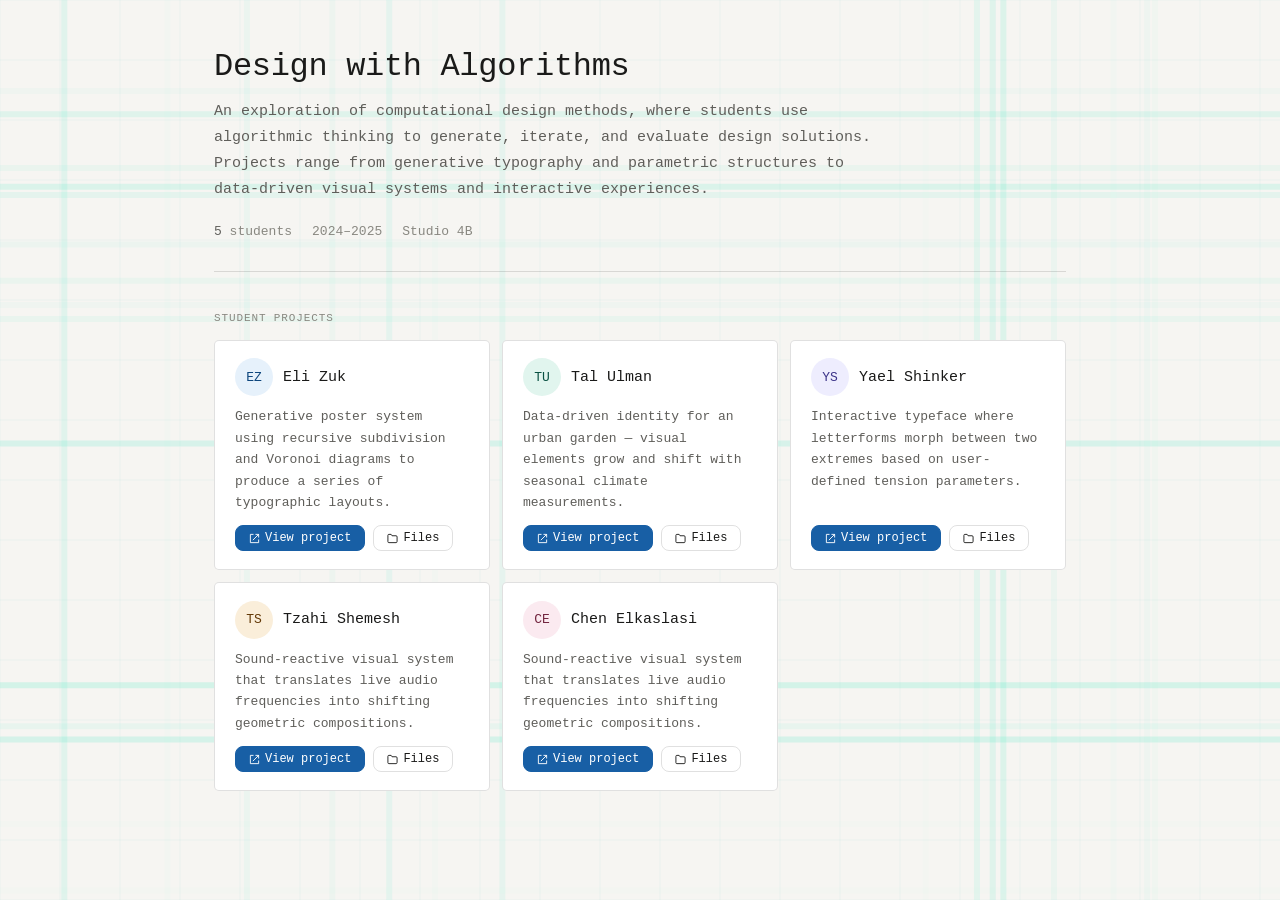
==== index.html @ e0476fd2 "first commit" ====
<!DOCTYPE html>
<html lang="en">
<head>
  <meta charset="UTF-8" />
  <meta name="viewport" content="width=device-width, initial-scale=1.0" />
  <title>Design with Algorithms — Student Projects</title>
  <style>
    *, *::before, *::after { box-sizing: border-box; margin: 0; padding: 0; }

    :root {
      --bg: #ffffff;
      --bg-secondary: #f6f5f2;
      --text-primary: #1a1a19;
      --text-secondary: #5f5e5a;
      --text-tertiary: #888780;
      --border: rgba(0,0,0,0.12);
      --border-hover: rgba(0,0,0,0.25);
      --radius-md: 8px;
      --radius-lg: 5px;
    }

    @media (prefers-color-scheme: dark) {
      :root {
        --bg: rgb(0,70,120,0.84);
        --bg-secondary: rgb(210,30,30,0.9);
        --text-primary: rgb(250,10,200);
        --text-secondary: rgb(0,250,0);
        --text-tertiary: rgb(250,250,0);
        --border: rgba(255,255,255,0.12);
        --border-hover: rgba(255,255,255,0.28);
      }
    }

    body {
      font-family: "SF Mono", "Fira Code", "Fira Mono", "Roboto Mono", Menlo, Consolas, "Courier New", monospace;
      background: var(--bg-secondary);
      color: var(--text-primary);
      min-height: 100vh;
    }

    #grid-canvas {
      position: fixed;
      top: 0; left: 0;
      width: 100%; height: 100%;
      pointer-events: none;
      z-index: 0;
    }

    .page {
      position: relative;
      z-index: 1;
      max-width: 900px;
      margin: 0 auto;
      padding: 3rem 1.5rem 4rem;
    }

    .hero {
      border-bottom: 0.5px solid var(--border);
      padding-bottom: 2rem;
      margin-bottom: 2.5rem;
    }

    .tag {
      display: inline-block;
      background: #e6f1fb;
      color: #0c447c;
      font-size: 12px;
      font-weight: 500;
      padding: 3px 12px;
      border-radius: 10px;
      margin-bottom: 1rem;
      letter-spacing: 0.02em;
    }

    @media (prefers-color-scheme: dark) {
      .tag { background: #0c447c; color: #b5d4f4; }
    }

    .hero h1 {
      font-size: 32px;
      font-weight: 500;
      margin-bottom: 0.85rem;
      letter-spacing: -0.01em;
    }

    .hero p {
      font-size: 15px;
      color: var(--text-secondary);
      line-height: 1.75;
      max-width: 660px;
    }

    .meta {
      display: flex;
      flex-wrap: wrap;
      gap: 1.25rem;
      margin-top: 1.25rem;
    }

    .meta span { font-size: 13px; color: var(--text-tertiary); }
    .meta strong { color: var(--text-secondary); font-weight: 500; }

    .section-label {
      font-size: 11px;
      font-weight: 500;
      color: var(--text-tertiary);
      text-transform: uppercase;
      letter-spacing: 0.08em;
      margin-bottom: 1rem;
    }

    .grid {
      display: grid;
      grid-template-columns: repeat(auto-fill, minmax(250px, 1fr));
      gap: 12px;
    }

    .card {
      background: var(--bg);
      border: 0.5px solid var(--border);
      border-radius: var(--radius-lg);
      padding: 1.1rem 1.25rem;
      display: flex;
      flex-direction: column;
      gap: 10px;
      transition: border-color 0.15s;
    }

    .card:hover { border-color: var(--border-hover); }

    .card-header { display: flex; align-items: center; gap: 10px; }

    .avatar {
      width: 38px; height: 38px;
      border-radius: 50%;
      display: flex; align-items: center; justify-content: center;
      font-size: 13px; font-weight: 500; flex-shrink: 0;
    }

    .card-name { font-size: 15px; font-weight: 500; }
    .card-desc { font-size: 13px; color: var(--text-secondary); line-height: 1.65; flex: 1; }
    .card-links { display: flex; gap: 8px; flex-wrap: wrap; margin-top: 2px; }

    .btn {
      font-size: 12px; font-weight: 500;
      padding: 5px 13px;
      border-radius: var(--radius-md);
      border: 0.5px solid var(--border);
      background: transparent;
      color: var(--text-primary);
      cursor: pointer; text-decoration: none;
      display: inline-flex; align-items: center; gap: 5px;
      transition: background 0.12s, border-color 0.12s;
    }

    .btn:hover { background: var(--bg-secondary); border-color: var(--border-hover); }

    .btn-primary { background: #185fa5; color: #ffffff; border-color: #185fa5; }
    .btn-primary:hover { background: #0c447c; border-color: #0c447c; }

    .btn svg, .btn-primary svg {
      width: 11px; height: 11px;
      stroke: currentColor; fill: none;
      stroke-width: 2; stroke-linecap: round; stroke-linejoin: round;
      flex-shrink: 0;
    }

    @media (max-width: 540px) {
      .hero h1 { font-size: 26px; }
      .grid { grid-template-columns: 1fr; }
    }
  </style>
</head>
<body>

<canvas id="grid-canvas"></canvas>

<div class="page">

  <div class="hero">
    <!-- <span class="tag" id="tag">Course projects</span> -->
    <h1 id="course-title"></h1>
    <p id="course-desc"></p>
    <div class="meta">
      <span><strong id="student-count"></strong> students</span>
      <span id="course-year"></span>
      <span id="course-instructor"></span>
    </div>
  </div>

  <p class="section-label">Student projects</p>
  <div class="grid" id="projects-grid"></div>

</div>

<script>
/* ─── EDIT THIS DATA TO UPDATE THE PAGE ─────────────────────────────────── */

const courseData = {
  course: {
    title: "Design with Algorithms",
    description: "An exploration of computational design methods, where students use algorithmic thinking to generate, iterate, and evaluate design solutions. Projects range from generative typography and parametric structures to data-driven visual systems and interactive experiences.",
    year: "2024–2025",
    instructor: "Studio 4B"
  },
  students: [
    {
      name: "Eli Zuk",
      html: "eliZuk.html",
      folder: "eliZuk/",
      description: "Generative poster system using recursive subdivision and Voronoi diagrams to produce a series of typographic layouts."
    },
    {
      name: "Tal Ulman",
      html: "TalUlman.html",
      folder: "tal_mizrahi/",
      description: "Data-driven identity for an urban garden — visual elements grow and shift with seasonal climate measurements."
    },
    {
      name: "Yael Shinker",
      html: "yaelShinker/index_final.html",
      folder: "shir_bendavid/",
      description: "Interactive typeface where letterforms morph between two extremes based on user-defined tension parameters."
    },
    {
      name: "Tzahi Shemesh",
      html: "tzahiShemesh/index.html",
      folder: "tzahiShemesh/",
      description: "Sound-reactive visual system that translates live audio frequencies into shifting geometric compositions."
    },
    {
      name: "Chen Elkaslasi",
      html: "chenElkaslasi.html",
      folder: "chenElkaslasi/",
      description: "Sound-reactive visual system that translates live audio frequencies into shifting geometric compositions."
    }
  ]
};

/* ─── END OF EDITABLE DATA ───────────────────────────────────────────────── */

const avatarStyles = [
  { bg: "#e6f1fb", color: "#0c447c" },
  { bg: "#e1f5ee", color: "#085041" },
  { bg: "#eeedfe", color: "#3c3489" },
  { bg: "#faeeda", color: "#633806" },
  { bg: "#fbeaf0", color: "#72243e" },
  { bg: "#faece7", color: "#712b13" },
];

const iconExternal = `<svg viewBox="0 0 24 24"><polyline points="15 3 21 3 21 9"/><path d="M21 3L9 15"/><path d="M9 3H3v18h18v-6"/></svg>`;
const iconFolder   = `<svg viewBox="0 0 24 24"><path d="M22 19a2 2 0 0 1-2 2H4a2 2 0 0 1-2-2V5a2 2 0 0 1 2-2h5l2 3h9a2 2 0 0 1 2 2z"/></svg>`;

function initials(name) {
  return name.split(" ").map(w => w[0]).join("").toUpperCase().slice(0, 2);
}

function render() {
  const c = courseData.course;
  document.title = c.title + " — Projects";
  document.getElementById("course-title").textContent = c.title;
  document.getElementById("course-desc").textContent = c.description;
  document.getElementById("student-count").textContent = courseData.students.length;
  document.getElementById("course-year").textContent = c.year;
  document.getElementById("course-instructor").textContent = c.instructor;

  const grid = document.getElementById("projects-grid");
  courseData.students.forEach((s, i) => {
    const av = avatarStyles[i % avatarStyles.length];
    const card = document.createElement("div");
    card.className = "card";
    card.innerHTML = `
      <div class="card-header">
        <div class="avatar" style="background:${av.bg};color:${av.color}">${initials(s.name)}</div>
        <span class="card-name">${s.name}</span>
      </div>
      <p class="card-desc">${s.description}</p>
      <div class="card-links">
        <a class="btn btn-primary" href="${s.html}" target="_blank">${iconExternal} View project</a>
        <a class="btn" href="${s.folder}" target="_blank">${iconFolder} Files</a>
      </div>
    `;
    grid.appendChild(card);
  });
}

render();

/* ─── CANVAS GRID ANIMATION ──────────────────────────────────────────────── */
(function () {
  const canvas = document.getElementById("grid-canvas");
  const ctx    = canvas.getContext("2d");

  const SPACING    = 60;   // static grid cell size px
  const LINE_COUNT = 30;   // number of moving lines
  const STATIC_A   = 0.57; // static grid opacity

  let W, H;

  function resize() {
    W = canvas.width  = window.innerWidth;
    H = canvas.height = window.innerHeight;
  }
  window.addEventListener("resize", resize);
  resize();

  function makeLine() {
    const horiz = Math.random() < 0.5;
    return {
      horiz,
      pos:          horiz ? Math.random() * H : Math.random() * W,
      speed:        (Math.random() * 0.5 + 0.15) * (Math.random() < 0.5 ? 1 : -1),
      baseAlpha:    Math.random() * 0.15 + 0.05,
      phase:        Math.random() * Math.PI * 2,
      flickerRate:  Math.random() * 0.03 + 0.006,
    };
  }

  const lines = Array.from({ length: LINE_COUNT }, makeLine);

  function drawStaticGrid() {
    ctx.strokeStyle = `rgba(50, 200, 180, ${STATIC_A})`;
    ctx.lineWidth = 0.1;
    for (let x = 0; x <= W; x += SPACING) {
      ctx.beginPath(); ctx.moveTo(x, 0); ctx.lineTo(x, H); ctx.stroke();
    }
    for (let y = 0; y <= H; y += SPACING) {
      ctx.beginPath(); ctx.moveTo(0, y); ctx.lineTo(W, y); ctx.stroke();
    }
  }

  function animate() {
    ctx.clearRect(0, 0, W, H);
    drawStaticGrid();

    lines.forEach(ln => {
      ln.pos   += ln.speed;
      ln.phase += ln.flickerRate;

      // wrap
      const limit = ln.horiz ? H : W;
      if (ln.pos < -1) ln.pos = limit + 1;
      if (ln.pos > limit + 1) ln.pos = -1;

      // flickering alpha: sine wave keeps it always visible but varying
      const flicker = 0.55 + 0.45 * Math.sin(ln.phase);
      const a = ln.baseAlpha * flicker;

      ctx.strokeStyle = `rgba(60, 230, 190, ${a})`;
      ctx.lineWidth   = 6;
      ctx.beginPath();
      if (ln.horiz) {
        ctx.moveTo(0, ln.pos); ctx.lineTo(W, ln.pos);
      } else {
        ctx.moveTo(ln.pos, 0); ctx.lineTo(ln.pos, H);
      }
      ctx.stroke();
    });

    requestAnimationFrame(animate);
  }

  animate();
})();
</script>
</body>
</html>
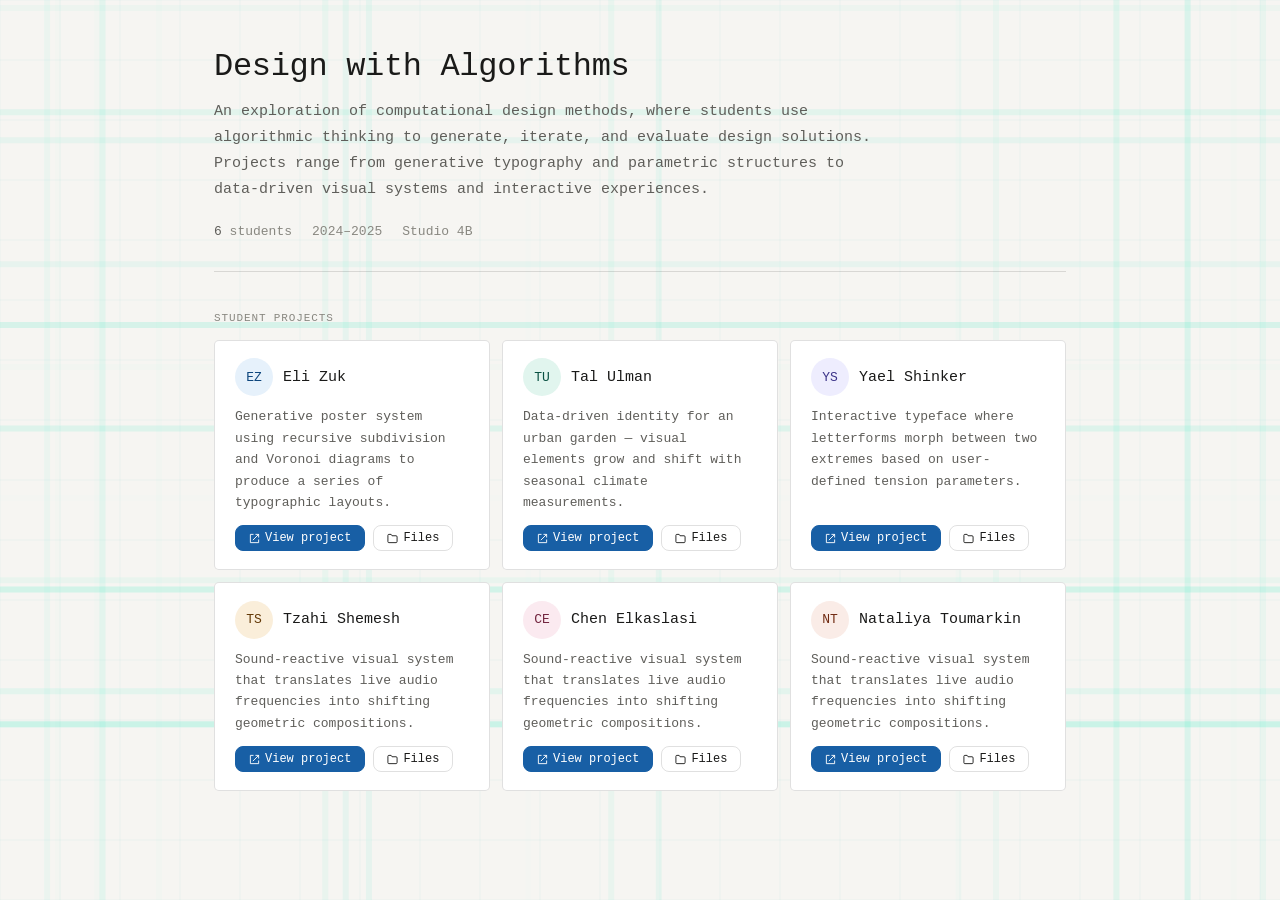
==== commit e2a34d74: "aa" ====
--- a/index.html
+++ b/index.html
@@ -231,6 +231,12 @@
     {
       name: "Chen Elkaslasi",
       html: "chenElkaslasi.html",
+      folder: "chenElkaslasi/",
+      description: "Sound-reactive visual system that translates live audio frequencies into shifting geometric compositions."
+    },
+        {
+      name: "Nataliya Toumarkin",
+      html: "https://soundgame.toumarkin.com/",
       folder: "chenElkaslasi/",
       description: "Sound-reactive visual system that translates live audio frequencies into shifting geometric compositions."
     }
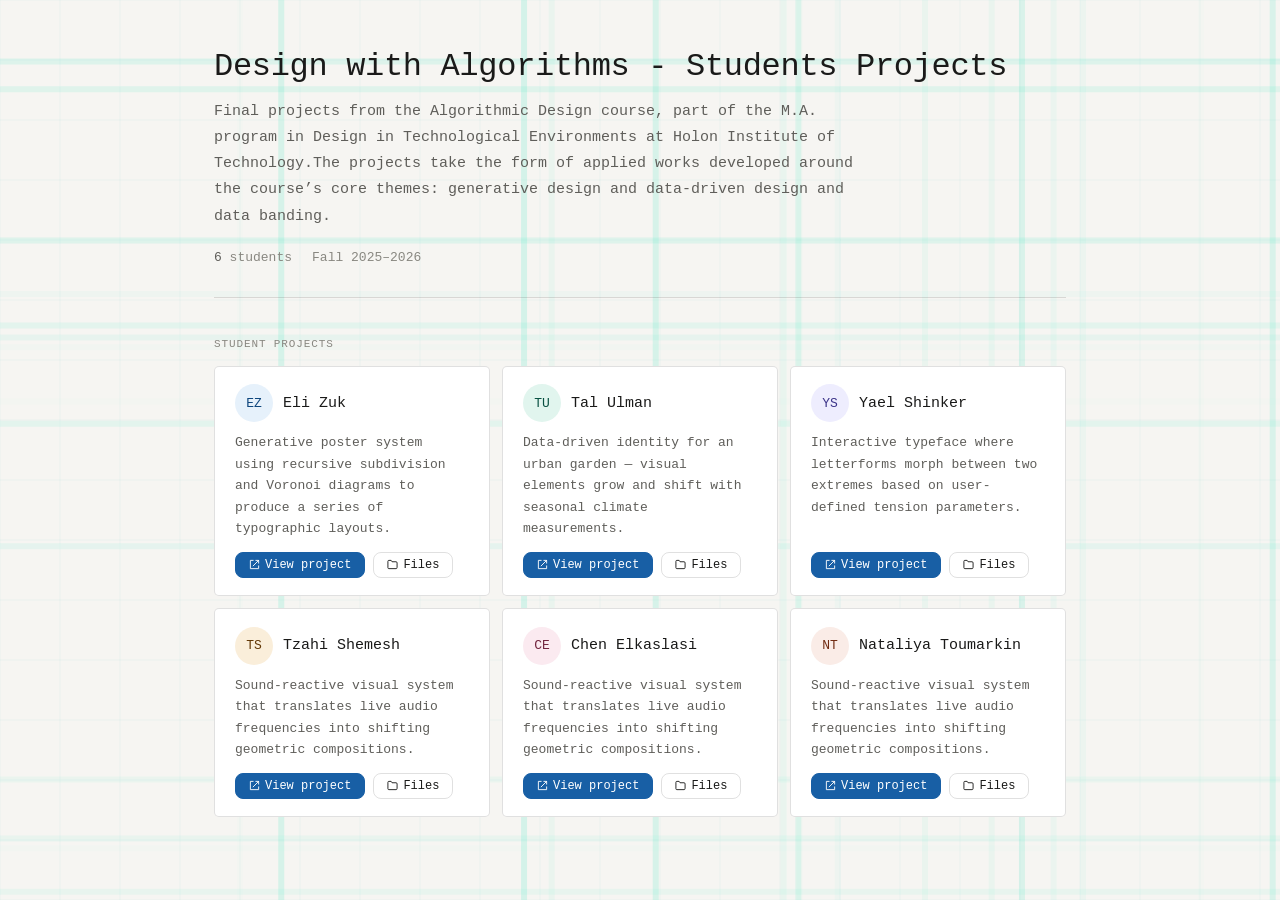
==== commit bee7a8ea: "ff" ====
--- a/index.html
+++ b/index.html
@@ -184,7 +184,7 @@
     <div class="meta">
       <span><strong id="student-count"></strong> students</span>
       <span id="course-year"></span>
-      <span id="course-instructor"></span>
+      <!-- <span id="course-instructor"></span> -->
     </div>
   </div>
 
@@ -198,10 +198,9 @@
 
 const courseData = {
   course: {
-    title: "Design with Algorithms",
-    description: "An exploration of computational design methods, where students use algorithmic thinking to generate, iterate, and evaluate design solutions. Projects range from generative typography and parametric structures to data-driven visual systems and interactive experiences.",
-    year: "2024–2025",
-    instructor: "Studio 4B"
+    title: "Design with Algorithms - Students Projects",
+    description: "Final projects from the Algorithmic Design course, part of the M.A. program in Design in Technological Environments at Holon Institute of Technology.The projects take the form of applied works developed around the course’s core themes: generative design and data-driven design and data banding.",
+    year: "Fall 2025–2026",
   },
   students: [
     {
@@ -268,7 +267,7 @@
   document.getElementById("course-desc").textContent = c.description;
   document.getElementById("student-count").textContent = courseData.students.length;
   document.getElementById("course-year").textContent = c.year;
-  document.getElementById("course-instructor").textContent = c.instructor;
+  // document.getElementById("course-instructor").textContent = c.instructor;
 
   const grid = document.getElementById("projects-grid");
   courseData.students.forEach((s, i) => {
